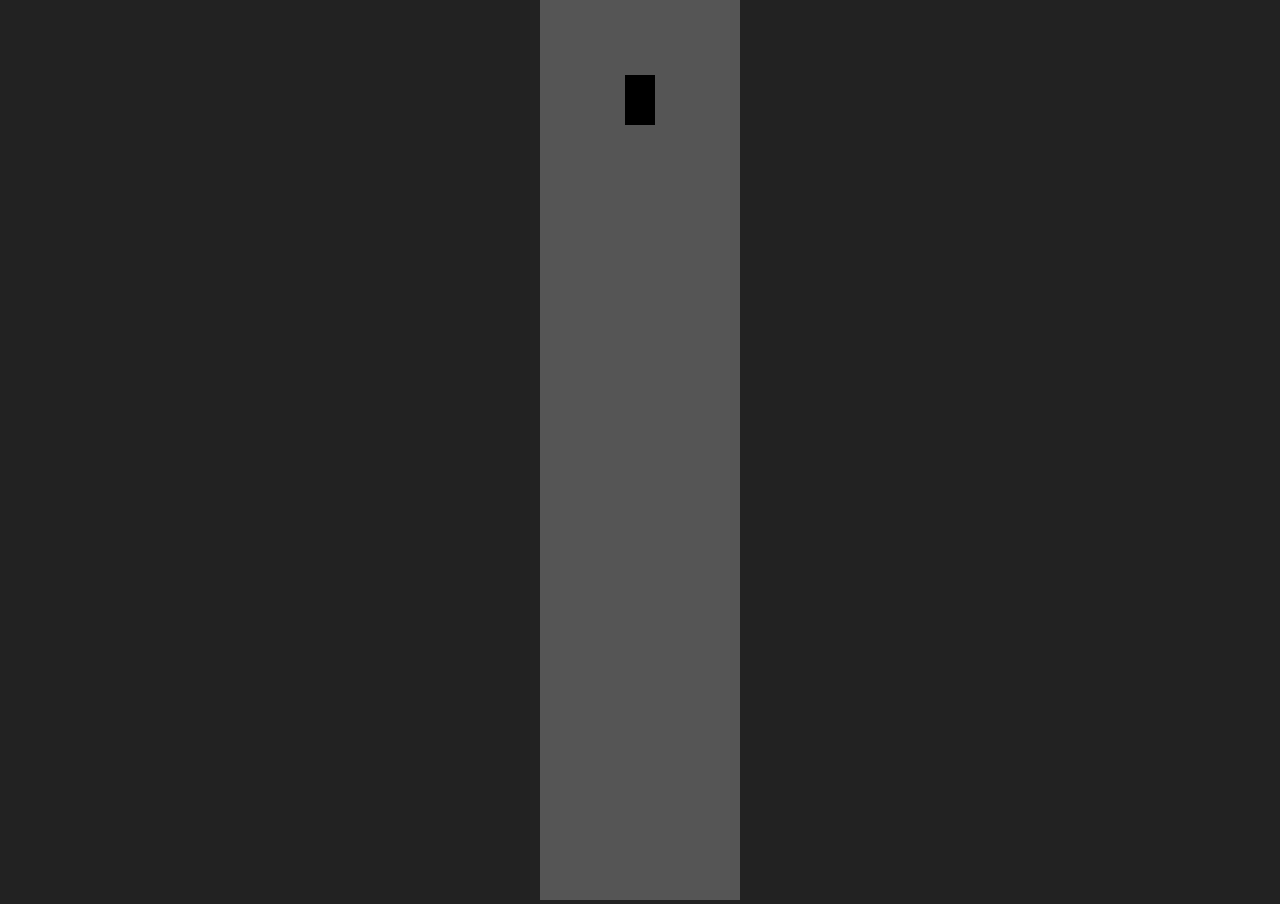
==== index.html @ 4d28aa2d "Create base for road and motion of car" ====
<!DOCTYPE html>
<html lang="en">

<head>
    <meta charset="UTF-8">
    <meta name="viewport" content="width=device-width, initial-scale=1.0">
    <title>Self-Driving Car</title>
    <link rel="stylesheet" href="style.css">
</head>



<body>
    <canvas id="myCanvas"></canvas>
    <script src="js/controls.js"></script>
    <script src="js/car.js"></script>
    <script src="js/main.js"></script>
</body>

</html>
---- style.css ----
* {
    margin: 0;
    padding: 0;
}

body {
    background: #222;
    overflow: hidden;
    text-align: center;
}

#myCanvas {
    background: #555;
}
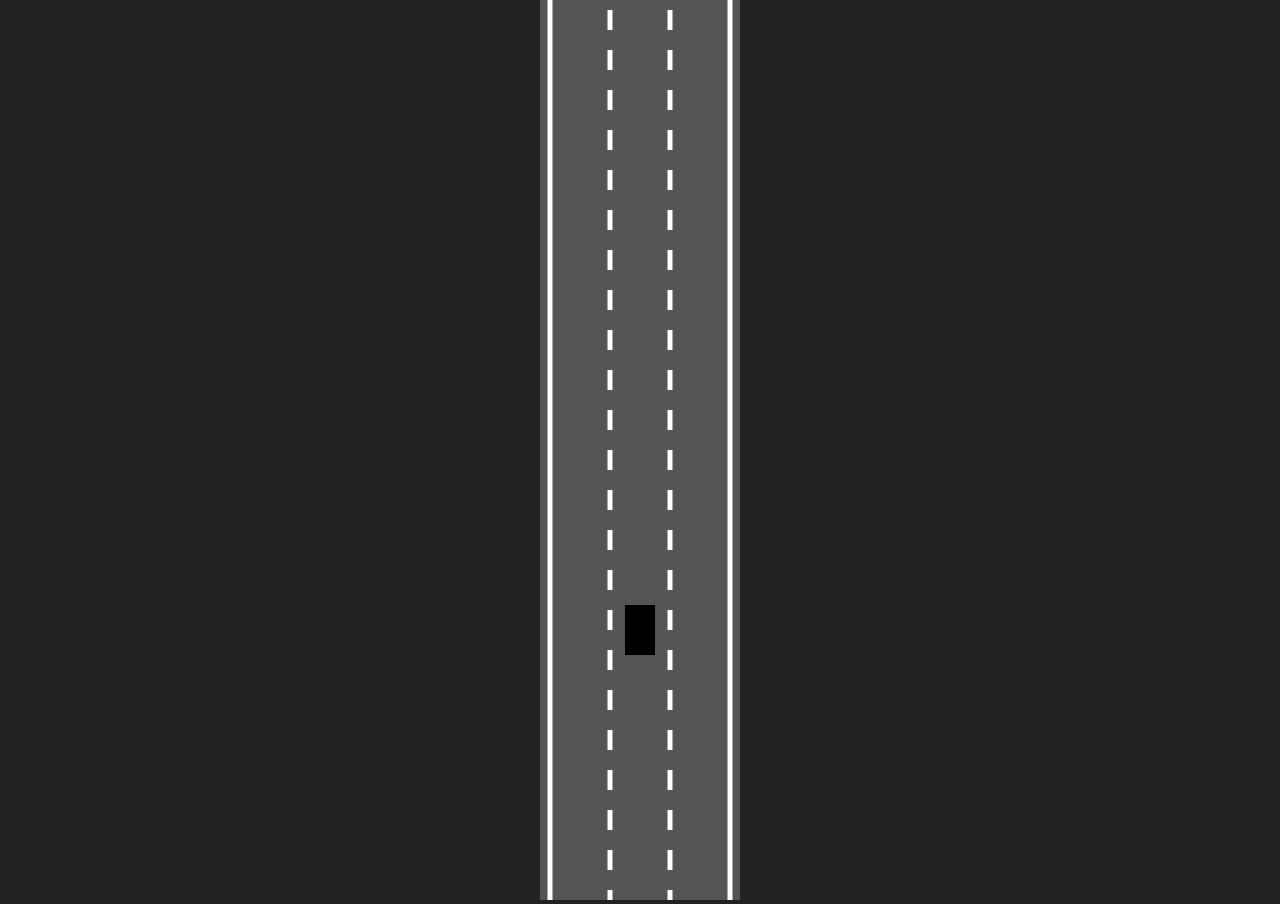
==== commit 72d6c94a: "Add road with lanes and following camera" ====
--- a/index.html
+++ b/index.html
@@ -12,9 +12,13 @@
 
 <body>
     <canvas id="myCanvas"></canvas>
+
+    <script src="js/utils.js"></script>
+    <script src="js/road.js"></script>
     <script src="js/controls.js"></script>
     <script src="js/car.js"></script>
     <script src="js/main.js"></script>
+
 </body>
 
 </html>
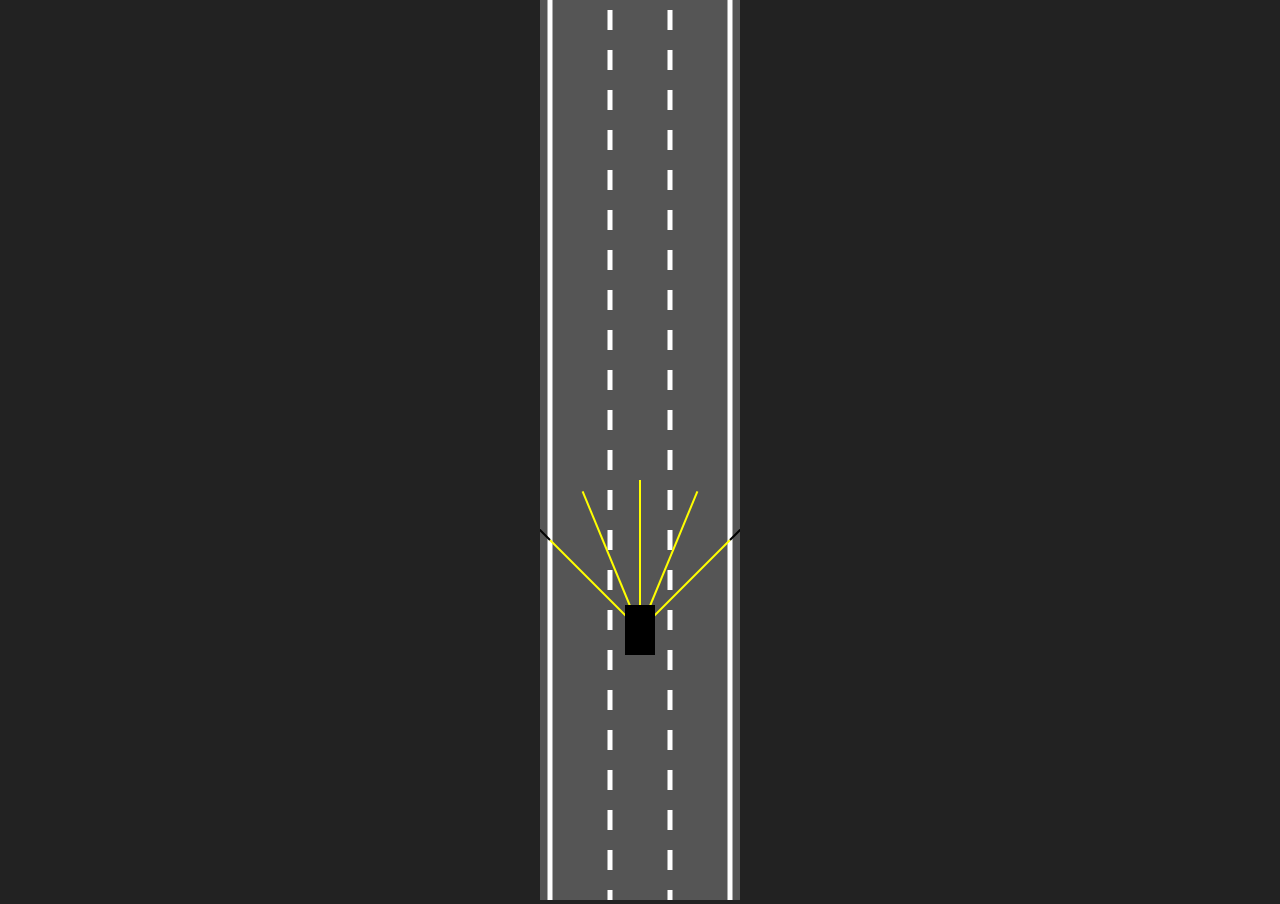
==== commit 856109bf: "Add sensor rays that detect road borders" ====
--- a/index.html
+++ b/index.html
@@ -16,6 +16,7 @@
     <script src="js/utils.js"></script>
     <script src="js/road.js"></script>
     <script src="js/controls.js"></script>
+    <script src="js/sensor.js"></script>
     <script src="js/car.js"></script>
     <script src="js/main.js"></script>
 
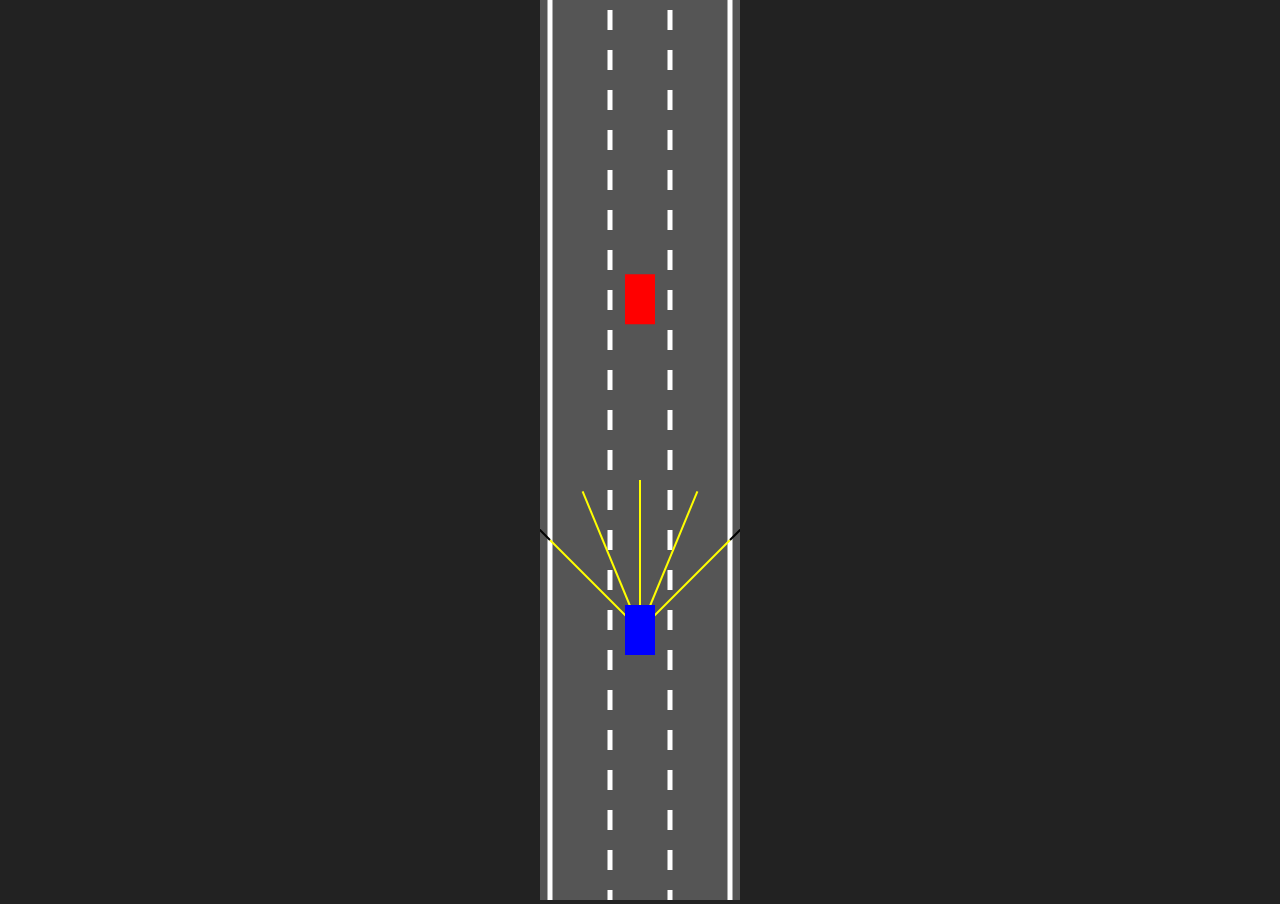
==== commit b2793c0a: "Add neural network with levels and feedforward" ====
--- a/index.html
+++ b/index.html
@@ -17,6 +17,7 @@
     <script src="js/road.js"></script>
     <script src="js/controls.js"></script>
     <script src="js/sensor.js"></script>
+    <script src="js/network.js"></script>
     <script src="js/car.js"></script>
     <script src="js/main.js"></script>
 
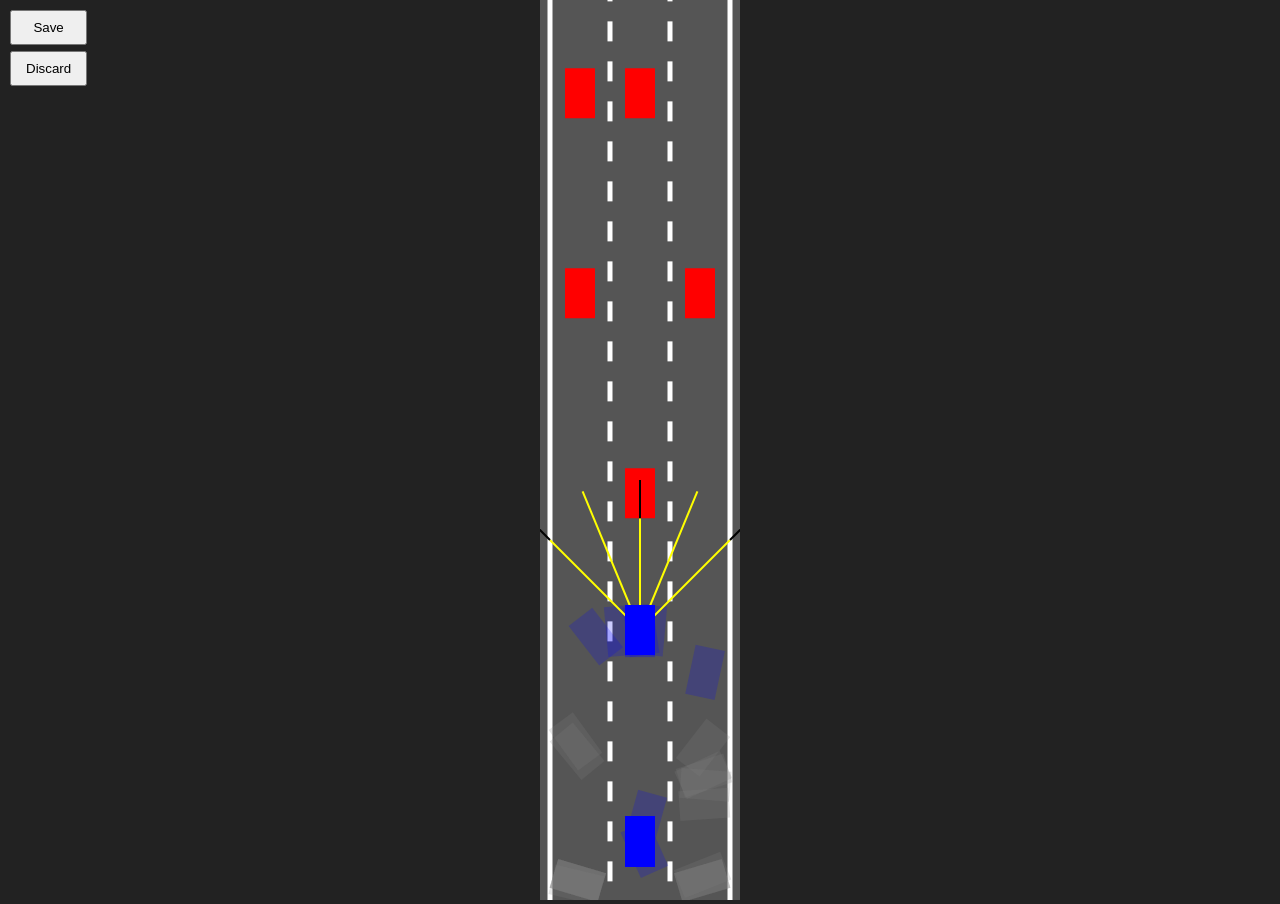
==== commit a6971326: "Add mutation and save/discard of best brain" ====
--- a/index.html
+++ b/index.html
@@ -12,6 +12,10 @@
 
 <body>
     <canvas id="myCanvas"></canvas>
+    <div id="verticalButtons">
+        <button onclick="save()">Save</button>
+        <button onclick="discard()">Discard</button>
+    </div>
 
     <script src="js/utils.js"></script>
     <script src="js/road.js"></script>
--- a/style.css
+++ b/style.css
@@ -11,4 +11,17 @@
 
 #myCanvas {
     background: #555;
+}
+#verticalButtons {
+    position: absolute;
+    top: 10px;
+    left: 10px;
+    display: flex;
+    flex-direction: column;
+    gap: 6px;
+}
+
+#verticalButtons button {
+    padding: 8px 14px;
+    cursor: pointer;
 }
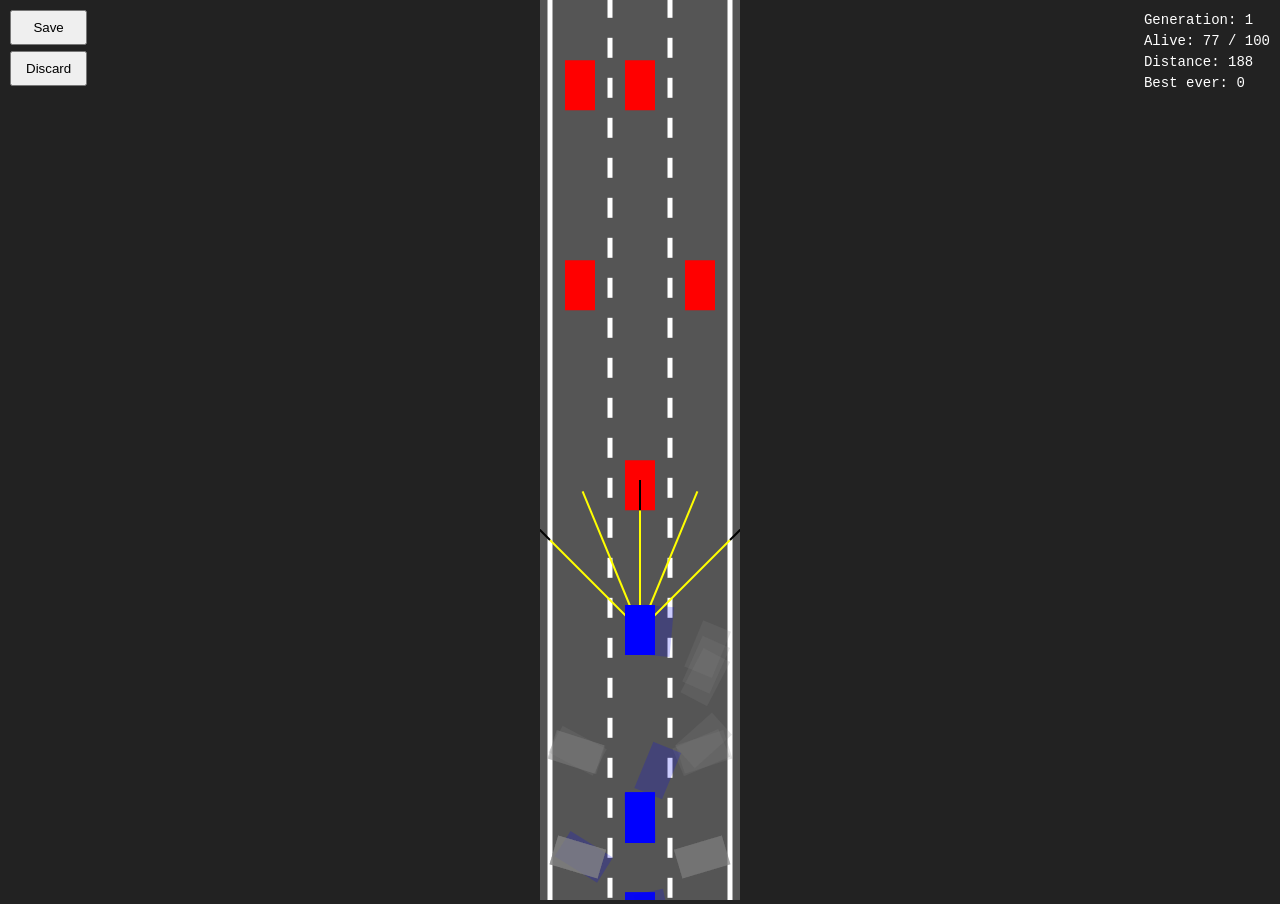
==== commit be90f4b9: "Automate generations with stall detection and best-brain saving" ====
--- a/index.html
+++ b/index.html
@@ -12,6 +12,7 @@
 
 <body>
     <canvas id="myCanvas"></canvas>
+    <div id="stats"></div>
     <div id="verticalButtons">
         <button onclick="save()">Save</button>
         <button onclick="discard()">Discard</button>
--- a/style.css
+++ b/style.css
@@ -24,4 +24,14 @@
 #verticalButtons button {
     padding: 8px 14px;
     cursor: pointer;
+}
+#stats {
+    position: absolute;
+    top: 10px;
+    right: 10px;
+    color: white;
+    font-family: monospace;
+    font-size: 14px;
+    text-align: left;
+    line-height: 1.5;
 }
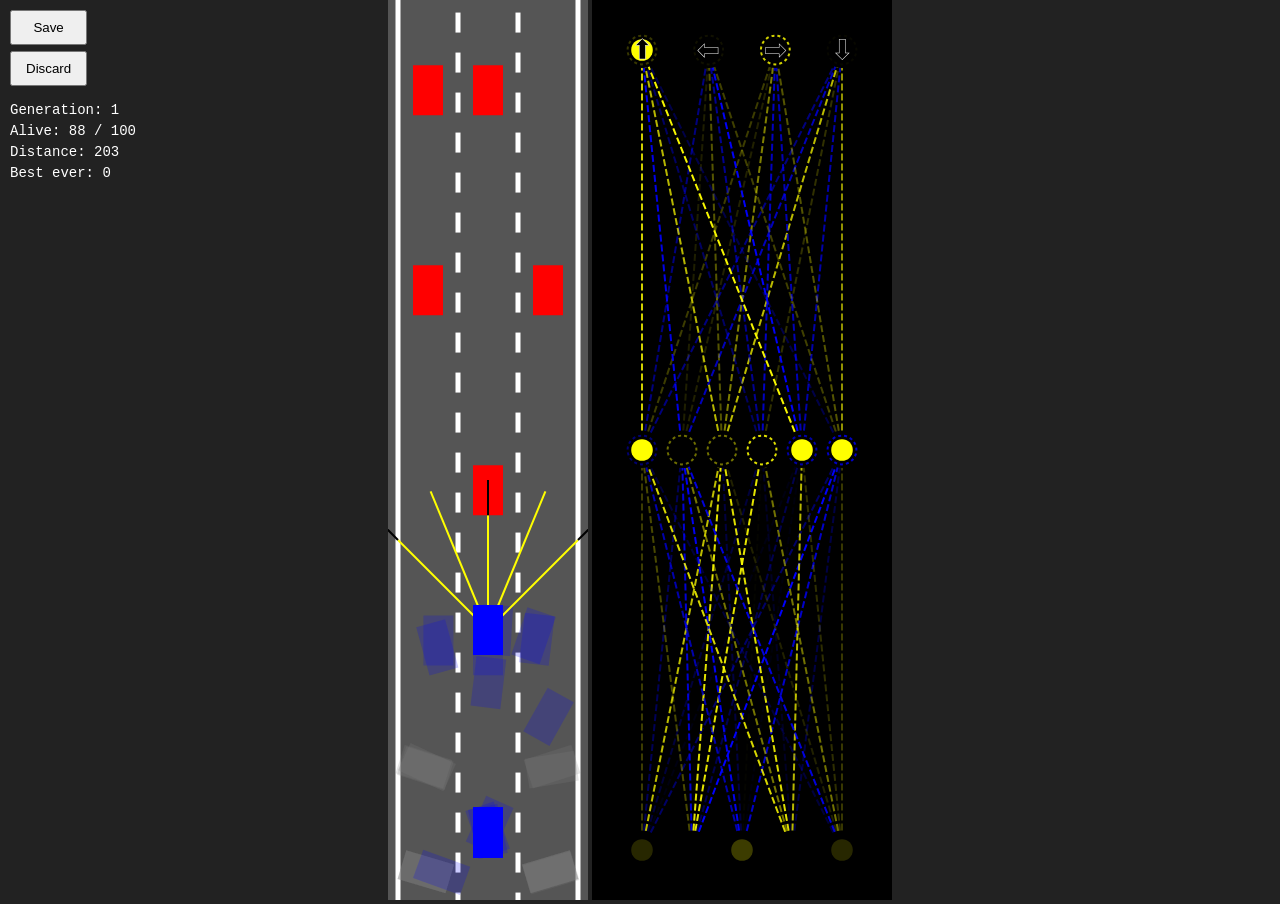
==== commit 8c173639: "Add neural network visualizer" ====
--- a/index.html
+++ b/index.html
@@ -12,6 +12,7 @@
 
 <body>
     <canvas id="myCanvas"></canvas>
+    <canvas id="networkCanvas"></canvas>
     <div id="stats"></div>
     <div id="verticalButtons">
         <button onclick="save()">Save</button>
@@ -23,6 +24,7 @@
     <script src="js/controls.js"></script>
     <script src="js/sensor.js"></script>
     <script src="js/network.js"></script>
+    <script src="js/visualizer.js"></script>
     <script src="js/car.js"></script>
     <script src="js/main.js"></script>
 
--- a/style.css
+++ b/style.css
@@ -25,10 +25,13 @@
     padding: 8px 14px;
     cursor: pointer;
 }
+#networkCanvas {
+    background: black;
+}
 #stats {
     position: absolute;
-    top: 10px;
-    right: 10px;
+    top: 100px;
+    left: 10px;
     color: white;
     font-family: monospace;
     font-size: 14px;
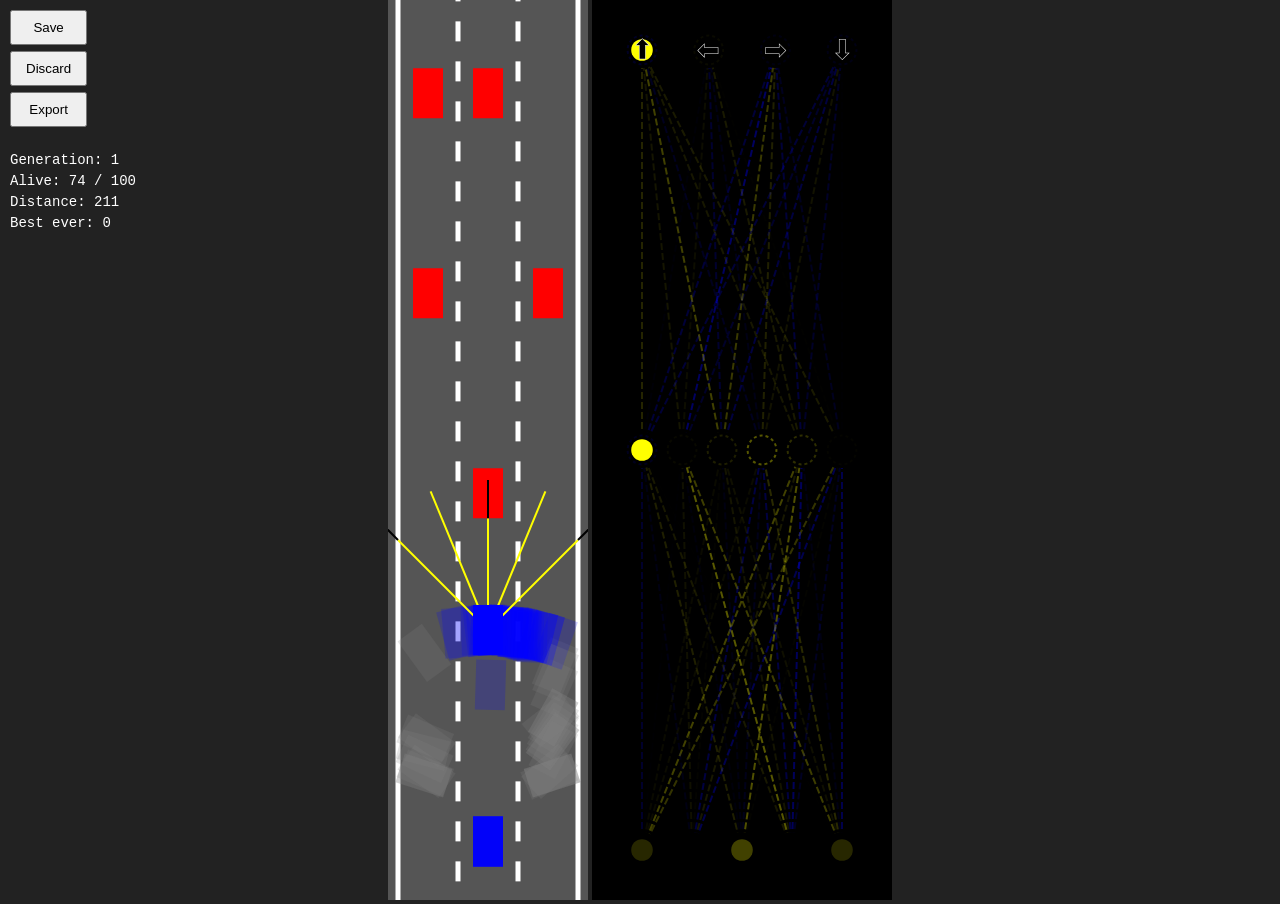
==== commit 1002fd2e: "Export trained brain and load it from brain.js" ====
--- a/index.html
+++ b/index.html
@@ -17,6 +17,7 @@
     <div id="verticalButtons">
         <button onclick="save()">Save</button>
         <button onclick="discard()">Discard</button>
+        <button onclick="exportBrain()">Export</button>
     </div>
 
     <script src="js/utils.js"></script>
@@ -26,6 +27,7 @@
     <script src="js/network.js"></script>
     <script src="js/visualizer.js"></script>
     <script src="js/car.js"></script>
+    <script src="js/brain.js"></script>
     <script src="js/main.js"></script>
 
 </body>
--- a/style.css
+++ b/style.css
@@ -30,11 +30,12 @@
 }
 #stats {
     position: absolute;
-    top: 100px;
+    top: 150px;
     left: 10px;
     color: white;
     font-family: monospace;
     font-size: 14px;
     text-align: left;
     line-height: 1.5;
+    pointer-events: none;
 }
